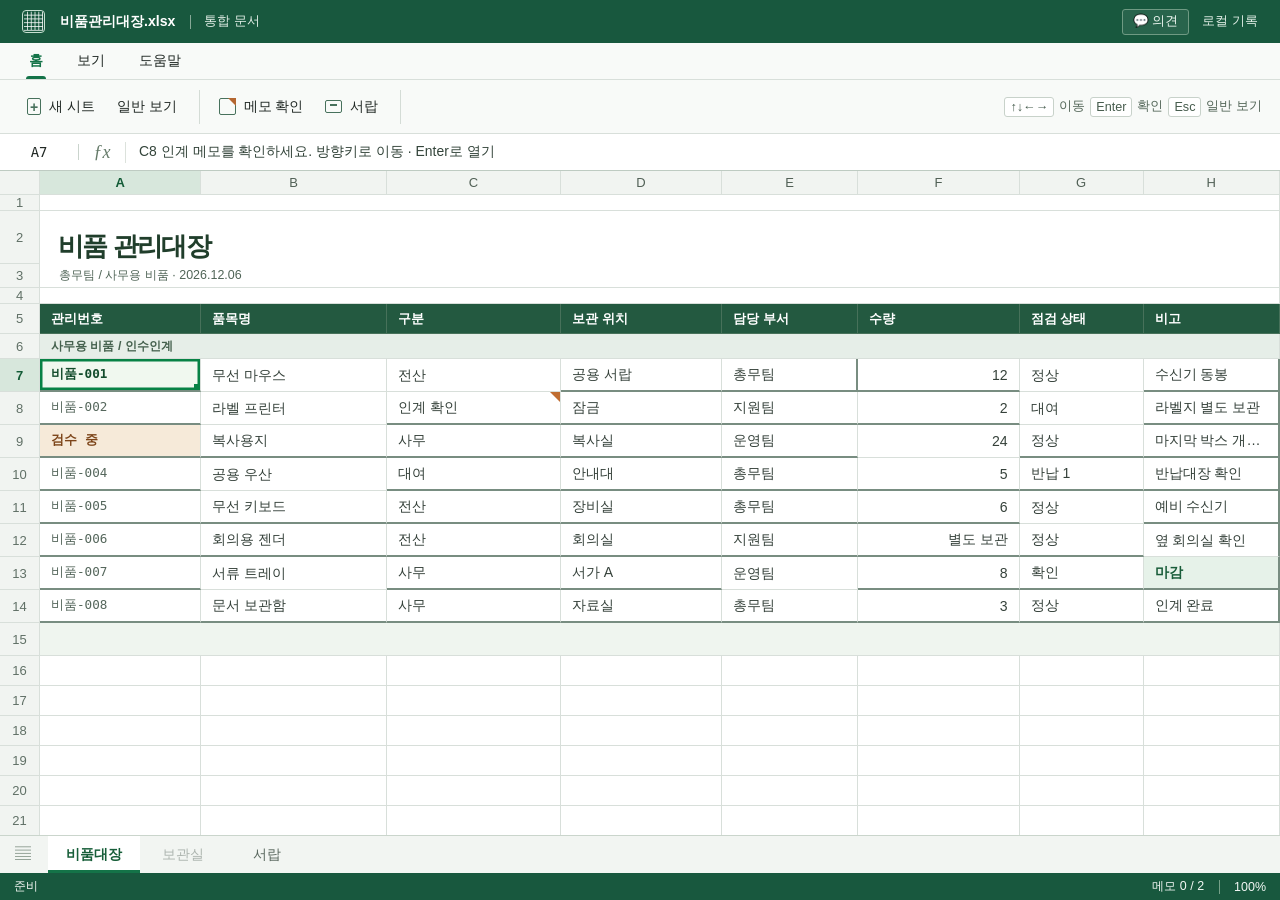
==== index.html @ 5e53b00d "전송 후 허니팟 필드도 비우도록 수정" ====
<!DOCTYPE html>
<html lang="ko">
<head>
<meta charset="utf-8"><meta name="viewport" content="width=device-width,initial-scale=1,viewport-fit=cover"><meta name="theme-color" content="#18583e">
<title>비품대장.xlsx 미로 게임 — 엑셀 비품 실사 탈출 미니게임</title>
<meta name="description" content="엑셀 통합 문서로 위장한 무료 웹 미로 게임. 방향키로 셀을 이동해 인계 메모와 비품을 찾고, 별도 보관실 실사까지 마친 뒤 H13에서 마감하세요. 설치 없이 브라우저에서 바로 즐기고 결과를 복사해 공유할 수 있습니다.">
<link rel="canonical" href="https://bo05022002-max.github.io/bipum-ledger-maze/">
<meta name="robots" content="index,follow,max-image-preview:large,max-snippet:-1">
<meta name="keywords" content="비품대장,엑셀 게임,미로 게임,엑셀 미로,무료 웹 게임,브라우저 게임,미니게임,방향키 게임,사무실 게임,퍼즐 게임,비품 관리">
<meta name="author" content="비품대장 미로 게임">
<meta name="apple-mobile-web-app-title" content="비품대장">
<meta property="og:type" content="website">
<meta property="og:site_name" content="비품대장.xlsx 미로 게임">
<meta property="og:title" content="비품대장.xlsx 미로 게임 — 엑셀 비품 실사 탈출 미니게임">
<meta property="og:description" content="엑셀 통합 문서로 위장한 무료 웹 미로 게임. 방향키로 셀을 이동해 인계 메모와 비품을 찾고 H13에서 마감하세요. 설치 없이 브라우저에서 바로.">
<meta property="og:url" content="https://bo05022002-max.github.io/bipum-ledger-maze/">
<meta property="og:image" content="https://bo05022002-max.github.io/bipum-ledger-maze/og.png">
<meta property="og:image:width" content="1200">
<meta property="og:image:height" content="630">
<meta property="og:image:alt" content="엑셀 화면처럼 보이는 비품대장 미로 게임의 시작 화면">
<meta property="og:locale" content="ko_KR">
<meta name="twitter:card" content="summary_large_image">
<meta name="twitter:title" content="비품대장.xlsx 미로 게임 — 엑셀 비품 실사 탈출 미니게임">
<meta name="twitter:description" content="엑셀 통합 문서로 위장한 무료 웹 미로 게임. 방향키로 이동해 메모와 비품을 찾고 H13에서 마감하세요.">
<meta name="twitter:image" content="https://bo05022002-max.github.io/bipum-ledger-maze/og.png">
<link rel="icon" href="data:image/svg+xml,%3Csvg xmlns='http://www.w3.org/2000/svg' viewBox='0 0 64 64'%3E%3Crect width='64' height='64' rx='10' fill='%2318583e'/%3E%3Cpath d='M14 16h36v32H14z' fill='none' stroke='%23eaf3ec' stroke-width='3'/%3E%3Cpath d='M14 26h36M14 36h36M26 16v32M38 16v32' stroke='%23a8c9b5' stroke-width='2'/%3E%3C/svg%3E">
<script type="application/ld+json">
{"@context":"https://schema.org","@graph":[
 {"@type":"WebSite","@id":"https://bo05022002-max.github.io/bipum-ledger-maze/#website","url":"https://bo05022002-max.github.io/bipum-ledger-maze/","name":"비품대장.xlsx 미로 게임","inLanguage":"ko-KR"},
 {"@type":"VideoGame","@id":"https://bo05022002-max.github.io/bipum-ledger-maze/#game","name":"비품대장.xlsx 미로 게임","url":"https://bo05022002-max.github.io/bipum-ledger-maze/","description":"엑셀 통합 문서로 위장한 정적 웹 미로 게임. 방향키로 셀을 이동해 인계 메모와 비품을 찾고, 별도 보관실 실사 뒤 H13에서 마감한다.","inLanguage":"ko-KR","applicationCategory":"GameApplication","gamePlatform":"Web browser","operatingSystem":"Web browser","genre":["퍼즐","미로"],"playMode":"SinglePlayer","isAccessibleForFree":true,"offers":{"@type":"Offer","price":"0","priceCurrency":"KRW"},"publisher":{"@id":"https://bo05022002-max.github.io/bipum-ledger-maze/#website"}}
]}
</script>
<link rel="stylesheet" href="./style.css?v=20261120b">
</head>
<body>
<h1 class="sr-only">비품대장.xlsx 미로 게임 — 엑셀 비품 실사 탈출 미니게임</h1>
<noscript><div class="noscript-note"><strong>비품대장.xlsx 미로 게임</strong>은 엑셀 통합 문서처럼 보이는 무료 웹 미로 게임입니다. 방향키(또는 화면 아래 방향 버튼)로 셀을 이동하고 Enter로 인계 메모를 열어 비품을 찾은 뒤, 별도 보관실에서 실사를 마치고 H13에서 마감합니다. 게임을 하려면 브라우저에서 JavaScript를 켜 주세요.</div></noscript>
<header class="titlebar"><span class="appmark" aria-hidden="true">▦</span><button id="fileName" title="일반 보기 전환 · Esc">비품관리대장.xlsx</button><span class="titlediv"></span><span class="format">통합 문서</span><button id="feedbackOpen" class="titleact" type="button" aria-haspopup="dialog">💬 의견</button><span class="local" id="localState">로컬 기록</span></header>
<nav class="menus" aria-label="문서 메뉴"><button class="menu active" id="home" aria-pressed="true">홈</button><button class="menu" id="view" aria-pressed="false">보기</button><button class="menu" id="help" aria-expanded="false">도움말</button></nav>
<section class="ribbon" id="ribbonHome" aria-label="홈 도구"><div class="group"><button class="tool" id="restart"><span class="ico sheeticon"></span>새 시트</button><button class="tool" id="cover">일반 보기</button></div><div class="group"><button class="tool" id="memo"><span class="ico noteicon"></span><span id="actionText">메모 열기</span></button><button class="tool" id="drawerTool"><span class="ico drawericon"></span>서랍</button></div><button id="copyTop" class="tool" hidden>결과 복사</button><div class="ribbonhint"><kbd>↑↓←→</kbd> 이동 <kbd>Enter</kbd> 확인 <kbd>Esc</kbd> 일반 보기</div></section>
<section class="ribbon" id="ribbonView" hidden><div class="group"><button class="tool" id="zoomOut">− 축소</button><button class="tool" id="zoomIn">＋ 확대</button></div><button class="tool" id="follow">현재 셀로 이동</button></section>
<section class="ribbon normalTools" id="normalTools" hidden><span>붙여넣기</span><span>맑은 고딕　11</span><span>정렬</span><span>표시 형식　일반</span></section>
<section id="guide" class="guide" hidden>방향키로 이동하고 메모나 참조에서 Enter를 누르세요. 굵은 테두리는 벽입니다. H13에서 마감합니다. Esc 또는 파일명으로 일반 보기를 전환합니다. 숨겨도 검수와 시간은 계속됩니다. 오른쪽 위 <b>💬 의견</b>으로 개선 의견이나 버그를 보낼 수 있습니다.</section>
<div class="formula"><span id="address" class="address">A7</span><span class="fx" aria-hidden="true">ƒx</span><output id="formula"></output></div>
<main class="viewport" id="viewport" tabindex="0" aria-label="비품대장">
<table id="sheet" class="sheet" aria-label="비품 관리대장"></table>
<section id="drawerPanel" hidden><div class="drawerheading"><span>총무팀 / 개인 보관 기록</span><h1>비품 서랍</h1><p id="drawerCount"></p></div><table class="collection"><thead><tr><th>품목</th><th>최초 발견 장소</th><th>발견 횟수</th></tr></thead><tbody id="items"></tbody></table><button class="plainbtn" id="back">현재 셀로 이동</button></section>
</main>
<footer><nav class="tabs" aria-label="시트 선택"><span class="tabsign" aria-hidden="true">▤</span><button id="mainTab">비품대장</button><button id="storeTab" disabled>보관실</button><button id="drawerTab">서랍</button><button id="returnTab" hidden>현재 셀</button></nav>
<div class="statusbar"><output id="status" aria-live="polite"></output><span id="progress"></span><span id="zoomtag" class="zoomtag">100%</span><div class="touchline" id="touchline"><button data-key="ArrowLeft" aria-label="왼쪽">←</button><button data-key="ArrowUp" aria-label="위">↑</button><button data-key="ArrowDown" aria-label="아래">↓</button><button data-key="ArrowRight" aria-label="오른쪽">→</button><button data-key="Enter" id="touchAction">확인</button></div></div>
</footer>
<dialog id="feedbackDialog" class="feedback" aria-labelledby="feedbackTitle">
<form id="feedbackForm" method="post" novalidate>
<div class="fb-head"><h2 id="feedbackTitle">💬 개선 의견 / 버그 제보</h2><button type="button" class="fb-close" id="feedbackClose" aria-label="닫기">×</button></div>
<p class="fb-lead">불편했던 점, 이상하게 동작한 부분을 알려 주세요. 보내 주신 내용은 만든 사람의 메일함으로 그대로 전달됩니다.</p>
<label class="fb-field"><span class="fb-label">제목</span><input id="fbSubject" name="제목" type="text" maxlength="80" required placeholder="예: 모바일에서 방향 버튼이 안 눌려요"></label>
<label class="fb-field"><span class="fb-label">내용</span><textarea id="fbBody" name="내용" rows="5" maxlength="2000" required placeholder="어느 화면에서 무엇이 어땠는지 적어 주세요. 쓰신 기기(휴대폰·PC)도 함께 적어 주시면 큰 도움이 됩니다."></textarea></label>
<label class="fb-field"><span class="fb-label">회신 받을 이메일 <em>선택</em></span><input id="fbEmail" name="email" type="email" maxlength="120" autocomplete="email" placeholder="답장이 필요할 때만 적어 주세요"></label>
<input type="hidden" name="_subject" id="fbMailSubject" value="[비품대장] 새 의견">
<input type="hidden" name="_template" value="table">
<input type="hidden" name="_captcha" value="false">
<input type="hidden" name="보낸곳" value="비품대장 미로 게임">
<input type="hidden" name="페이지" id="fbPage" value="">
<input type="hidden" name="환경" id="fbEnv" value="">
<input type="text" id="fbHoney" name="_honey" class="fb-hp" tabindex="-1" autocomplete="off" aria-hidden="true">
<p class="fb-status" id="fbStatus" role="status" aria-live="polite"></p>
<div class="fb-foot"><a class="fb-mailto" id="fbMailto" href="#">메일 앱으로 보내기</a><button type="submit" class="fb-send" id="fbSend">보내기</button></div>
<p class="fb-note">보내기 버튼을 누르면 무료 폼 전달 서비스(FormSubmit)를 거쳐 전달됩니다. 광고나 다른 용도로 쓰이지 않습니다.</p>
</form>
</dialog>
<script type="module" src="./app.js?v=20261120b"></script></body></html>
---- style.css ----
:root{font-family:"Malgun Gothic","Apple SD Gothic Neo","Noto Sans KR",Arial,sans-serif;color:#202824;background:#fff;font-size:16px;--forest:#18583e;--green:#147348;--line:#d8dfda;--wall:#788d81;--pale:#f4f7f4;--cell-scale:1}
*{box-sizing:border-box}body{margin:0;height:100vh;height:100dvh;display:flex;flex-direction:column;overflow:hidden}button{font:inherit;color:inherit;cursor:pointer;background:none;border:0}button:focus-visible,main:focus-visible{outline:2px solid #188653;outline-offset:-3px}button:disabled{opacity:.45;cursor:default}[hidden]{display:none!important}
.titlebar{height:43px;min-height:43px;background:var(--forest);color:white;display:flex;gap:13px;align-items:center;padding:0 22px;font-size:.88rem}.appmark{width:23px;height:23px;border:1px solid #c6dfd0;display:grid;place-items:center;border-radius:4px;font-size:19px;line-height:1;color:#fff}.titlebar strong{font-weight:600}.titlediv{height:14px;width:1px;background:#86a997}.format,.local{font-size:.79rem;color:#e1eee6}.local{margin-left:auto}.menus,.ribbon,.formula,.tabs,.statusbar{display:flex;align-items:center;flex:none}.menus{height:37px;padding:0 14px;gap:4px;background:#f8faf8;border-bottom:1px solid var(--line)}.menu{align-self:stretch;font-size:.87rem;padding:0 15px;position:relative}.menu.active{color:var(--green);font-weight:bold}.menu.active:after{content:"";position:absolute;height:3px;background:var(--green);bottom:0;left:12px;right:12px;border-radius:3px 3px 0 0}
.ribbon{height:54px;gap:10px;padding:0 18px;background:#f8faf8;border-bottom:1px solid var(--line)}.group{display:flex;gap:4px;padding-right:13px;border-right:1px solid #d4dcd6}.tool{display:inline-flex;align-items:center;gap:8px;min-height:34px;padding:4px 9px;border-radius:3px;white-space:nowrap;font-size:.86rem}.tool:hover,.menu:hover,.plainbtn:hover{background:#e7eee8}.ico{display:inline-block;width:17px;height:17px;position:relative;color:#47715c}.sheeticon,.noteicon,.drawericon{border:1.6px solid currentColor;border-radius:2px}.sheeticon{width:14px;height:17px}.sheeticon:before{content:"+";font-weight:bold;position:absolute;inset:0;display:grid;place-items:center;font-size:14px;line-height:1}.pauseicon:before,.pauseicon:after{content:"";position:absolute;top:2px;height:13px;width:3px;background:currentColor;left:3px;border-radius:1px}.pauseicon:after{left:10px}.noteicon:after{content:"";position:absolute;right:-1px;top:-1px;border:4px solid transparent;border-top-color:#b46731;border-right-color:#b46731}.drawericon{height:13px}.drawericon:after{content:"";display:block;width:7px;height:2px;margin:3px auto;background:currentColor}.ribbonhint{margin-left:auto;display:flex;align-items:center;gap:5px;font-size:.79rem;color:#536658}.ribbonhint>span{width:5px}kbd{font-family:inherit;border:1px solid #c8d2ca;border-radius:3px;padding:2px 5px;background:white;color:#475d4e}
.formula{height:37px;background:white;border-bottom:1px solid #becbc2;font-size:.87rem}.address{width:79px;text-align:center;border-right:1px solid #cad4cd;font-family:Consolas,monospace}.fx{width:47px;text-align:center;font:italic 18px Georgia;color:#657b69;border-right:1px solid #dce2dc}.formula output{padding:0 13px;overflow:hidden;white-space:nowrap;text-overflow:ellipsis;color:#33443a}.viewport{flex:1;overflow:auto;position:relative;min-height:0;outline:none;background:#fff;overscroll-behavior:contain}
.sheet{border-collapse:separate;border-spacing:0;width:100%;min-width:calc(820px * var(--cell-scale));table-layout:fixed;font-size:calc(.88rem * var(--cell-scale));color:#35413a}.sheet th,.sheet td{font-weight:400;position:relative;border-right:1px solid var(--line);border-bottom:1px solid var(--line);padding:0 11px;text-overflow:ellipsis;white-space:nowrap;overflow:hidden}.sheet thead th{height:24px;position:sticky;top:0;z-index:3;background:#f1f4f1;text-align:center;color:#516056;font:13px Arial,sans-serif}.sheet .rn{background:#f1f4f1;text-align:center;color:#607066;padding:0;font:13px Arial,sans-serif;position:sticky;left:0;z-index:2}.sheet thead .rn{z-index:4}.sheet .rcactive{background:#d7e7dc;color:#125b36;font-weight:700}.sheet .titlecell{padding-left:18px;color:#203e2b;font-size:calc(1.65rem * var(--cell-scale));height:53px;letter-spacing:-.06em;font-weight:700;vertical-align:bottom;border-bottom:0}.sheet .meta{height:24px;padding-left:19px;border-top:0;font-size:.78rem;color:#506557}.sheet .blank{height:15px}.sheet .labelrow td{height:30px;background:#235940;color:white;border-color:#47715a;font-size:calc(.84rem * var(--cell-scale));font-weight:600}.sheet .sectionrow td{height:25px;background:#e6eee8;color:#45614e;font-size:.77rem;font-weight:600}.sheet td.play{height:calc(33px * var(--cell-scale));cursor:default}.sheet .num{font-variant-numeric:tabular-nums;text-align:right}.sheet .codecell{font:calc(.79rem * var(--cell-scale)) Consolas,monospace;color:#55675c}.sheet .vwall{border-right:2px solid var(--wall)}.sheet .hwall{border-bottom:2px solid var(--wall)}.sheet .selected{z-index:1;box-shadow:inset 0 0 0 2.5px #078245;background-color:#f0f8ef!important;color:#134c2c;font-weight:700}.selected:after{content:"";position:absolute;bottom:1px;right:1px;width:5px;height:5px;background:#078245}.sheet .hasnote:before{content:"";position:absolute;right:0;top:0;border:5px solid transparent;border-top-color:#c06d31;border-right-color:#c06d31}.sheet .opened{color:#657368}.sheet .flagged{background:#fff1ad!important;box-shadow:inset 0 0 0 2px #ad822f}.sheet .guard{background:#f6ead9;color:#7c4418;font-weight:bold}.sheet .goal{color:#185c39;font-weight:700;background:#e6f2e9}.sheet .unlocked{background:#eef6f0}.sheet .extra{height:30px}.tabs{height:38px;background:#f2f5f2;border-top:1px solid #cad5cc;gap:2px}.tabsign{width:46px;text-align:center;color:#657a6b}.tabs button{font-size:.86rem;height:100%;min-width:82px;padding:0 18px;color:#59675e}.tabs button[aria-current]{box-shadow:inset 0 -3px var(--green);background:white;color:#175e39;font-weight:bold}.statusbar{background:var(--forest);color:#f4f8f5;gap:15px;padding:4px 14px;min-height:27px;font-size:.78rem}.statusbar output{flex:1;min-width:0}.statusbar span{white-space:nowrap}.zoomtag{border-left:1px solid #76a088;padding-left:14px}
#drawerPanel{max-width:850px;margin:35px auto;padding:0 22px}.drawerheading span{color:#567260;font-size:.81rem}.drawerheading h1{font-size:1.7rem;margin:6px 0}.drawerheading p{color:#54685b}.collection{width:100%;border-collapse:collapse;font-size:.92rem;margin:20px 0}.collection th,.collection td{padding:12px 9px;text-align:left;border:1px solid var(--line)}.collection th{background:var(--forest);color:white}
.plainbtn,.copybtn{border:1px solid #b4c5b9;border-radius:3px;padding:4px 10px;background:#fff;color:#24553a}
#fileName{color:#fff;font-weight:650;padding:5px 2px}.normalTools span{padding-right:16px;border-right:1px solid #d7dfd9;color:#4f5c52;font-size:.84rem}
.guide{padding:8px 16px;background:#f5f8f4;border-bottom:1px solid var(--line);font-size:.86rem;line-height:1.55}
.sheet .refcell{color:#155c94;text-decoration:underline;text-underline-offset:3px}
.sheet .forecast{outline:2px dashed #a37845;outline-offset:-4px}
.sheet .lockopen{color:#22683e;background:#ebf4eb}.sheet .collision{color:#844b2a;background:#f6e9df!important}
.sheet .marked:before,.tabs .marked:after{content:"";position:absolute;right:0;top:0;border:6px solid transparent;border-top-color:#aa7e13;border-right-color:#aa7e13}
.sheet .marked{background:#fff6c9}.tabs button{position:relative}
.sheet .gain{font-size:.76rem;color:#226043;background:#edf7e9;position:absolute;bottom:0;right:1px;max-width:100%;overflow:hidden;text-overflow:ellipsis;line-height:1rem}
.sheet .withgain{height:calc(43px * var(--cell-scale));vertical-align:top;padding-top:3px}
.sheet .resultline{height:33px;padding:0 12px;background:#eff5ef;color:#274e34}.resultline button{margin-left:12px;font-size:.8rem}
.formula output{flex:1;min-width:0}.address,.fx{flex-shrink:0}.sheet .returned{outline:2px solid #4a795b;outline-offset:-5px}
.touchline{display:none}.statusbar output{overflow:hidden;white-space:nowrap;text-overflow:ellipsis}
#copyFallback{width:70%;font-size:.85rem}
@media (pointer:coarse),(max-width:700px){
  .touchline{display:flex;align-items:center;justify-content:space-around;width:100%;height:37px}
  .touchline button{min-width:44px;height:37px;color:#fff;touch-action:manipulation;padding:0 8px;font-size:1rem;line-height:1}
  .touchline button:last-child{min-width:80px;font-size:.86rem;border-left:1px solid #70917b}
  .touchline button:active{background:#34704f}
  .statusbar:has(.touchline:not([hidden]))>output,.statusbar:has(.touchline:not([hidden]))>#progress{display:none}
  .ribbonhint,.titlediv,.format,.zoomtag{display:none}.ribbon{padding:0 5px;gap:4px;height:40px}.group{padding-right:4px;gap:1px}.tool{gap:4px;padding:4px 6px}
  .titlebar{padding:0 12px;gap:9px}.statusbar{padding:0 5px max(0px,env(safe-area-inset-bottom));gap:0;min-height:30px}
  .sheet{min-width:calc(660px * var(--cell-scale))}.sheet.store{min-width:calc(525px * var(--cell-scale))}.sheet td.play{touch-action:manipulation}
  .tabs{height:31px}.tabs button{min-width:62px;padding:0 9px}.tabsign{width:28px}.formula{height:36px}.address{width:52px}.fx{width:30px}
  .formula output{font-size:.82rem;overflow-x:auto;text-overflow:clip}.resultline{white-space:normal!important}.copybtn{min-height:30px}
  #drawerPanel{margin:18px auto;padding:0 10px}.collection th,.collection td{padding:9px 5px}
}
@media(max-height:500px){.titlebar{height:29px;min-height:29px}.menus{height:28px}.ribbon{height:32px}.tabs{height:27px}}
.sheet .sectionband{height:25px;background:#e6eee8;color:#45614e;font-size:.78rem;font-weight:600}
@media (pointer:coarse),(max-width:700px){
  .sheet td.play{padding-left:5px;padding-right:5px}
  .sheet td.guard,.sheet td.collision{padding:0 3px;font-size:.80rem}
  .sheet td.refcell{font-size:.8rem;white-space:normal;line-height:1.12}
  .sheet td.withgain{padding-bottom:1rem}
  .formula output{scrollbar-width:none}.formula output::-webkit-scrollbar{display:none}
  #copyTop{padding-left:3px;padding-right:3px}
}

/* 접근성용 화면 밖 텍스트 */
.sr-only{position:absolute;width:1px;height:1px;margin:-1px;padding:0;overflow:hidden;clip:rect(0 0 0 0);white-space:nowrap;border:0}
.noscript-note{margin:20px auto;max-width:720px;padding:16px 20px;border:1px solid var(--line);border-radius:4px;background:var(--pale);color:#33443a;font-size:.92rem;line-height:1.7}
/* 제목 표시줄의 의견 버튼 */
.titleact{margin-left:auto;display:inline-flex;align-items:center;gap:5px;height:26px;padding:0 10px;border:1px solid #6f9a83;border-radius:3px;color:#eef7f1;font-size:.79rem;line-height:1;white-space:nowrap;background:rgba(255,255,255,.07)}
.titleact:hover{background:#2a6d4d;border-color:#a9cbb9}
.titleact:focus-visible{outline:2px solid #cfe8d9;outline-offset:1px}
.titlebar .local{margin-left:0}
/* 의견 보내기 대화 상자 */
.feedback{width:min(520px,calc(100vw - 28px));max-height:calc(100dvh - 32px);padding:0;border:1px solid #9fb4a6;border-radius:5px;background:#fff;color:#202824;box-shadow:0 18px 46px rgba(12,32,21,.34);overflow:auto;overscroll-behavior:contain}
.feedback::backdrop{background:rgba(15,32,23,.44)}
.feedback form{display:block;margin:0;padding:0}
.fb-head{display:flex;align-items:center;gap:10px;padding:9px 10px 9px 16px;background:var(--forest);color:#fff}
.fb-head h2{margin:0;font-size:.95rem;font-weight:600;letter-spacing:-.01em}
.fb-close{margin-left:auto;width:28px;height:28px;border-radius:3px;color:#eaf3ec;font-size:1.2rem;line-height:1}
.fb-close:hover{background:#2a6d4d}
.fb-lead{margin:0;padding:14px 18px 4px;font-size:.84rem;line-height:1.6;color:#4a5b50}
.fb-field{display:block;padding:9px 18px 0}
.fb-label{display:block;margin-bottom:4px;font-size:.79rem;font-weight:600;color:#3d5145}
.fb-label em{margin-left:4px;font-style:normal;font-weight:400;color:#77877c}
.fb-field input,.fb-field textarea{display:block;width:100%;padding:7px 9px;border:1px solid #c3cec7;border-radius:3px;background:#fff;color:#202824;font:inherit;font-size:.86rem;line-height:1.5}
.fb-field textarea{resize:vertical;min-height:88px}
.fb-field input:focus,.fb-field textarea:focus{outline:none;border-color:#188653;box-shadow:0 0 0 2px rgba(24,134,83,.18)}
.fb-hp{position:absolute;left:-9999px;width:1px;height:1px;opacity:0}
.fb-status{margin:0;padding:0 18px;font-size:.8rem;line-height:1.5;color:#255c3c;min-height:0}
.fb-status:not(:empty){padding-top:10px}
.fb-status.err{color:#9a3a1c}
.fb-status.busy{color:#5a6b5f}
.fb-foot{display:flex;align-items:center;gap:10px;padding:14px 18px 4px}
.fb-mailto{margin-right:auto;font-size:.79rem;color:#31594a;text-decoration:underline;text-underline-offset:2px}
.fb-mailto:hover{color:#188653}
.fb-send{min-width:96px;min-height:34px;padding:6px 18px;border-radius:3px;background:var(--green);color:#fff;font-size:.86rem;font-weight:600}
.fb-send:hover{background:#116140}
.fb-send:disabled{opacity:.55;cursor:default}
.fb-note{margin:0;padding:6px 18px 16px;font-size:.72rem;line-height:1.55;color:#718076}
@media (pointer:coarse),(max-width:700px){
  .titleact{padding:0 8px;height:24px;font-size:.74rem}
  .feedback{width:calc(100vw - 16px);max-height:calc(100dvh - 16px)}
  .fb-head{padding:8px 8px 8px 13px}
  .fb-field,.fb-lead{padding-left:13px;padding-right:13px}
  .fb-field textarea{min-height:78px}
  .fb-foot{padding:12px 13px 4px;flex-wrap:wrap}
  .fb-note{padding:6px 13px 14px}
  .fb-field input,.fb-field textarea{font-size:16px}
}
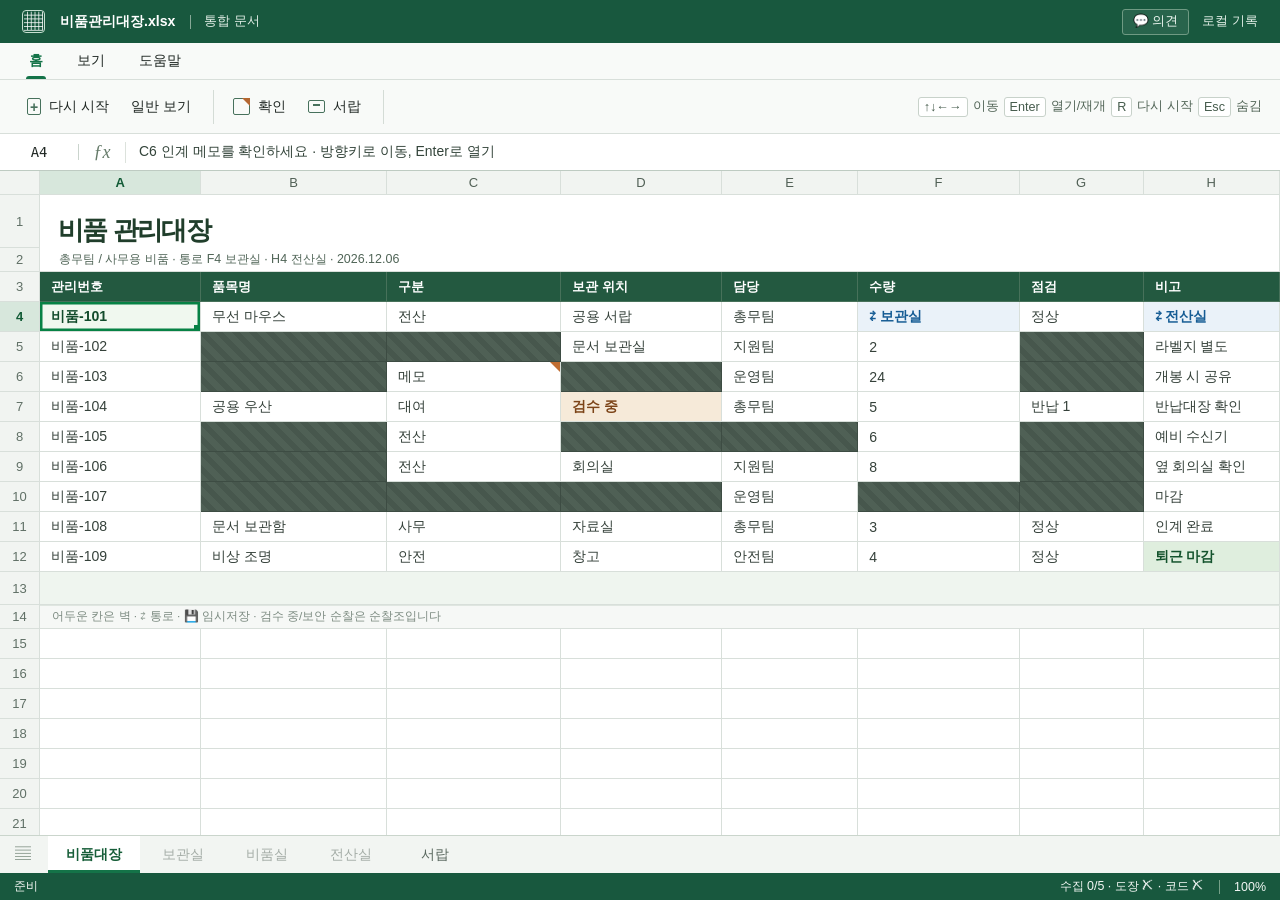
==== commit e448142b: "2차 업데이트: 4시트 방탈출·통로 워프·임시저장 지점·R 다시 시작" ====
--- a/index.html
+++ b/index.html
@@ -2,52 +2,52 @@
 <html lang="ko">
 <head>
 <meta charset="utf-8"><meta name="viewport" content="width=device-width,initial-scale=1,viewport-fit=cover"><meta name="theme-color" content="#18583e">
-<title>비품대장.xlsx 미로 게임 — 엑셀 비품 실사 탈출 미니게임</title>
-<meta name="description" content="엑셀 통합 문서로 위장한 무료 웹 미로 게임. 방향키로 셀을 이동해 인계 메모와 비품을 찾고, 별도 보관실 실사까지 마친 뒤 H13에서 마감하세요. 설치 없이 브라우저에서 바로 즐기고 결과를 복사해 공유할 수 있습니다.">
+<title>비품대장.xlsx 방탈출 미로 게임 — 엑셀 4시트 비품 실사 탈출 미니게임</title>
+<meta name="description" content="엑셀 통합 문서로 위장한 무료 웹 방탈출 미니게임. 비품대장·보관실·비품실·전산실 4개 시트를 통로로 오가며 단서를 찾아 열쇠로 잠긴 문을 열고, 마감 도장과 보안코드를 모아 H12에서 퇴근하세요. 설치 없이 브라우저에서 바로 즐기고 결과를 복사해 공유할 수 있습니다.">
 <link rel="canonical" href="https://bo05022002-max.github.io/bipum-ledger-maze/">
 <meta name="robots" content="index,follow,max-image-preview:large,max-snippet:-1">
-<meta name="keywords" content="비품대장,엑셀 게임,미로 게임,엑셀 미로,무료 웹 게임,브라우저 게임,미니게임,방향키 게임,사무실 게임,퍼즐 게임,비품 관리">
+<meta name="keywords" content="비품대장,엑셀 게임,방탈출 게임,미로 게임,엑셀 미로,무료 웹 게임,브라우저 게임,미니게임,방향키 게임,사무실 게임,퍼즐 게임,비품 관리">
 <meta name="author" content="비품대장 미로 게임">
 <meta name="apple-mobile-web-app-title" content="비품대장">
 <meta property="og:type" content="website">
-<meta property="og:site_name" content="비품대장.xlsx 미로 게임">
-<meta property="og:title" content="비품대장.xlsx 미로 게임 — 엑셀 비품 실사 탈출 미니게임">
-<meta property="og:description" content="엑셀 통합 문서로 위장한 무료 웹 미로 게임. 방향키로 셀을 이동해 인계 메모와 비품을 찾고 H13에서 마감하세요. 설치 없이 브라우저에서 바로.">
+<meta property="og:site_name" content="비품대장.xlsx 방탈출 미로 게임">
+<meta property="og:title" content="비품대장.xlsx 방탈출 미로 게임 — 엑셀 4시트 비품 실사 탈출 미니게임">
+<meta property="og:description" content="엑셀 통합 문서로 위장한 무료 웹 방탈출 미니게임. 4개 시트를 통로로 오가며 열쇠·도장·보안코드를 찾아 H12에서 퇴근하세요. 설치 없이 브라우저에서 바로.">
 <meta property="og:url" content="https://bo05022002-max.github.io/bipum-ledger-maze/">
 <meta property="og:image" content="https://bo05022002-max.github.io/bipum-ledger-maze/og.png">
 <meta property="og:image:width" content="1200">
 <meta property="og:image:height" content="630">
-<meta property="og:image:alt" content="엑셀 화면처럼 보이는 비품대장 미로 게임의 시작 화면">
+<meta property="og:image:alt" content="엑셀 화면처럼 보이는 비품대장 방탈출 미니게임의 시작 화면">
 <meta property="og:locale" content="ko_KR">
 <meta name="twitter:card" content="summary_large_image">
-<meta name="twitter:title" content="비품대장.xlsx 미로 게임 — 엑셀 비품 실사 탈출 미니게임">
-<meta name="twitter:description" content="엑셀 통합 문서로 위장한 무료 웹 미로 게임. 방향키로 이동해 메모와 비품을 찾고 H13에서 마감하세요.">
+<meta name="twitter:title" content="비품대장.xlsx 방탈출 미로 게임 — 엑셀 4시트 비품 실사 탈출 미니게임">
+<meta name="twitter:description" content="엑셀 통합 문서로 위장한 무료 웹 방탈출 미니게임. 4개 시트를 통로로 오가며 열쇠·도장·보안코드를 찾고 H12에서 퇴근하세요.">
 <meta name="twitter:image" content="https://bo05022002-max.github.io/bipum-ledger-maze/og.png">
 <link rel="icon" href="data:image/svg+xml,%3Csvg xmlns='http://www.w3.org/2000/svg' viewBox='0 0 64 64'%3E%3Crect width='64' height='64' rx='10' fill='%2318583e'/%3E%3Cpath d='M14 16h36v32H14z' fill='none' stroke='%23eaf3ec' stroke-width='3'/%3E%3Cpath d='M14 26h36M14 36h36M26 16v32M38 16v32' stroke='%23a8c9b5' stroke-width='2'/%3E%3C/svg%3E">
 <script type="application/ld+json">
 {"@context":"https://schema.org","@graph":[
- {"@type":"WebSite","@id":"https://bo05022002-max.github.io/bipum-ledger-maze/#website","url":"https://bo05022002-max.github.io/bipum-ledger-maze/","name":"비품대장.xlsx 미로 게임","inLanguage":"ko-KR"},
- {"@type":"VideoGame","@id":"https://bo05022002-max.github.io/bipum-ledger-maze/#game","name":"비품대장.xlsx 미로 게임","url":"https://bo05022002-max.github.io/bipum-ledger-maze/","description":"엑셀 통합 문서로 위장한 정적 웹 미로 게임. 방향키로 셀을 이동해 인계 메모와 비품을 찾고, 별도 보관실 실사 뒤 H13에서 마감한다.","inLanguage":"ko-KR","applicationCategory":"GameApplication","gamePlatform":"Web browser","operatingSystem":"Web browser","genre":["퍼즐","미로"],"playMode":"SinglePlayer","isAccessibleForFree":true,"offers":{"@type":"Offer","price":"0","priceCurrency":"KRW"},"publisher":{"@id":"https://bo05022002-max.github.io/bipum-ledger-maze/#website"}}
+ {"@type":"WebSite","@id":"https://bo05022002-max.github.io/bipum-ledger-maze/#website","url":"https://bo05022002-max.github.io/bipum-ledger-maze/","name":"비품대장.xlsx 방탈출 미로 게임","inLanguage":"ko-KR"},
+ {"@type":"VideoGame","@id":"https://bo05022002-max.github.io/bipum-ledger-maze/#game","name":"비품대장.xlsx 방탈출 미로 게임","url":"https://bo05022002-max.github.io/bipum-ledger-maze/","description":"엑셀 통합 문서로 위장한 정적 웹 방탈출 미니게임. 비품대장·보관실·비품실·전산실 4개 시트를 통로로 오가며 인계 메모의 단서를 따라 마스터 열쇠로 잠긴 문을 열고, 마감 도장과 보안코드를 모아 H12에서 퇴근한다.","inLanguage":"ko-KR","applicationCategory":"GameApplication","gamePlatform":"Web browser","operatingSystem":"Web browser","genre":["퍼즐","미로","방탈출"],"playMode":"SinglePlayer","isAccessibleForFree":true,"offers":{"@type":"Offer","price":"0","priceCurrency":"KRW"},"publisher":{"@id":"https://bo05022002-max.github.io/bipum-ledger-maze/#website"}}
 ]}
 </script>
-<link rel="stylesheet" href="./style.css?v=20261120b">
+<link rel="stylesheet" href="./style.css?v=20261120c">
 </head>
 <body>
-<h1 class="sr-only">비품대장.xlsx 미로 게임 — 엑셀 비품 실사 탈출 미니게임</h1>
-<noscript><div class="noscript-note"><strong>비품대장.xlsx 미로 게임</strong>은 엑셀 통합 문서처럼 보이는 무료 웹 미로 게임입니다. 방향키(또는 화면 아래 방향 버튼)로 셀을 이동하고 Enter로 인계 메모를 열어 비품을 찾은 뒤, 별도 보관실에서 실사를 마치고 H13에서 마감합니다. 게임을 하려면 브라우저에서 JavaScript를 켜 주세요.</div></noscript>
+<h1 class="sr-only">비품대장.xlsx 방탈출 미로 게임 — 엑셀 4시트 비품 실사 탈출 미니게임</h1>
+<noscript><div class="noscript-note"><strong>비품대장.xlsx 방탈출 미로 게임</strong>은 엑셀 통합 문서처럼 보이는 무료 웹 게임입니다. 방향키(또는 화면 아래 방향 버튼)로 셀을 이동하고 Enter로 메모·통로·잠긴 문을 다루며, 비품대장·보관실·비품실·전산실 네 시트에서 열쇠와 마감 도장, 보안코드를 모아 H12에서 퇴근합니다. 게임을 하려면 브라우저에서 JavaScript를 켜 주세요.</div></noscript>
 <header class="titlebar"><span class="appmark" aria-hidden="true">▦</span><button id="fileName" title="일반 보기 전환 · Esc">비품관리대장.xlsx</button><span class="titlediv"></span><span class="format">통합 문서</span><button id="feedbackOpen" class="titleact" type="button" aria-haspopup="dialog">💬 의견</button><span class="local" id="localState">로컬 기록</span></header>
 <nav class="menus" aria-label="문서 메뉴"><button class="menu active" id="home" aria-pressed="true">홈</button><button class="menu" id="view" aria-pressed="false">보기</button><button class="menu" id="help" aria-expanded="false">도움말</button></nav>
-<section class="ribbon" id="ribbonHome" aria-label="홈 도구"><div class="group"><button class="tool" id="restart"><span class="ico sheeticon"></span>새 시트</button><button class="tool" id="cover">일반 보기</button></div><div class="group"><button class="tool" id="memo"><span class="ico noteicon"></span><span id="actionText">메모 열기</span></button><button class="tool" id="drawerTool"><span class="ico drawericon"></span>서랍</button></div><button id="copyTop" class="tool" hidden>결과 복사</button><div class="ribbonhint"><kbd>↑↓←→</kbd> 이동 <kbd>Enter</kbd> 확인 <kbd>Esc</kbd> 일반 보기</div></section>
+<section class="ribbon" id="ribbonHome" aria-label="홈 도구"><div class="group"><button class="tool" id="restart" title="R 키로도 다시 시작합니다"><span class="ico sheeticon"></span>다시 시작</button><button class="tool" id="cover">일반 보기</button></div><div class="group"><button class="tool" id="memo"><span class="ico noteicon"></span><span id="actionText">메모 열기</span></button><button class="tool" id="drawerTool"><span class="ico drawericon"></span>서랍</button></div><button id="copyTop" class="tool" hidden>결과 복사</button><div class="ribbonhint"><kbd>↑↓←→</kbd> 이동 <kbd>Enter</kbd> 열기/재개 <kbd>R</kbd> 다시 시작 <kbd>Esc</kbd> 숨김</div></section>
 <section class="ribbon" id="ribbonView" hidden><div class="group"><button class="tool" id="zoomOut">− 축소</button><button class="tool" id="zoomIn">＋ 확대</button></div><button class="tool" id="follow">현재 셀로 이동</button></section>
 <section class="ribbon normalTools" id="normalTools" hidden><span>붙여넣기</span><span>맑은 고딕　11</span><span>정렬</span><span>표시 형식　일반</span></section>
-<section id="guide" class="guide" hidden>방향키로 이동하고 메모나 참조에서 Enter를 누르세요. 굵은 테두리는 벽입니다. H13에서 마감합니다. Esc 또는 파일명으로 일반 보기를 전환합니다. 숨겨도 검수와 시간은 계속됩니다. 오른쪽 위 <b>💬 의견</b>으로 개선 의견이나 버그를 보낼 수 있습니다.</section>
-<div class="formula"><span id="address" class="address">A7</span><span class="fx" aria-hidden="true">ƒx</span><output id="formula"></output></div>
+<section id="guide" class="guide" hidden>네 시트(비품대장·보관실·비품실·전산실)를 <b>통로(⇄)</b>로 오가며 단서를 찾는 방탈출입니다. 방향키로 이동하고 <b>Enter</b>로 메모·통로·잠긴 문을 열며, 굵고 어두운 칸은 벽입니다. <b>💾 임시저장</b> 칸을 밟으면 지점이 저장되어, 검수에 걸렸을 때 <b>Enter</b>로 그 자리에서 이어갑니다. <b>R</b>은 언제나 처음부터 다시 시작합니다(F5는 브라우저 새로고침). <b>Esc</b> 또는 파일명으로 일반 보기를 전환합니다. 숨겨도 검수와 시간은 계속됩니다. 오른쪽 위 <b>💬 의견</b>으로 개선 의견이나 버그를 보낼 수 있습니다.</section>
+<div class="formula"><span id="address" class="address">A4</span><span class="fx" aria-hidden="true">ƒx</span><output id="formula"></output></div>
 <main class="viewport" id="viewport" tabindex="0" aria-label="비품대장">
 <table id="sheet" class="sheet" aria-label="비품 관리대장"></table>
 <section id="drawerPanel" hidden><div class="drawerheading"><span>총무팀 / 개인 보관 기록</span><h1>비품 서랍</h1><p id="drawerCount"></p></div><table class="collection"><thead><tr><th>품목</th><th>최초 발견 장소</th><th>발견 횟수</th></tr></thead><tbody id="items"></tbody></table><button class="plainbtn" id="back">현재 셀로 이동</button></section>
 </main>
-<footer><nav class="tabs" aria-label="시트 선택"><span class="tabsign" aria-hidden="true">▤</span><button id="mainTab">비품대장</button><button id="storeTab" disabled>보관실</button><button id="drawerTab">서랍</button><button id="returnTab" hidden>현재 셀</button></nav>
-<div class="statusbar"><output id="status" aria-live="polite"></output><span id="progress"></span><span id="zoomtag" class="zoomtag">100%</span><div class="touchline" id="touchline"><button data-key="ArrowLeft" aria-label="왼쪽">←</button><button data-key="ArrowUp" aria-label="위">↑</button><button data-key="ArrowDown" aria-label="아래">↓</button><button data-key="ArrowRight" aria-label="오른쪽">→</button><button data-key="Enter" id="touchAction">확인</button></div></div>
+<footer><nav class="tabs" aria-label="시트 선택"><span class="tabsign" aria-hidden="true">▤</span><button id="mainTab">비품대장</button><button id="storeTab">보관실</button><button id="stockTab">비품실</button><button id="serverTab">전산실</button><button id="drawerTab">서랍</button><button id="returnTab" hidden>현재 셀</button></nav>
+<div class="statusbar"><output id="status" aria-live="polite"></output><span id="progress"></span><span id="zoomtag" class="zoomtag">100%</span><div class="touchline" id="touchline"><button data-key="ArrowLeft" aria-label="왼쪽">←</button><button data-key="ArrowUp" aria-label="위">↑</button><button data-key="ArrowDown" aria-label="아래">↓</button><button data-key="ArrowRight" aria-label="오른쪽">→</button><button data-key="Enter" id="touchAction">확인</button><button id="touchRestart" aria-label="다시 시작">⟳</button></div></div>
 </footer>
 <dialog id="feedbackDialog" class="feedback" aria-labelledby="feedbackTitle">
 <form id="feedbackForm" method="post" novalidate>
@@ -65,7 +65,7 @@
 <input type="text" id="fbHoney" name="_honey" class="fb-hp" tabindex="-1" autocomplete="off" aria-hidden="true">
 <p class="fb-status" id="fbStatus" role="status" aria-live="polite"></p>
 <div class="fb-foot"><a class="fb-mailto" id="fbMailto" href="#">메일 앱으로 보내기</a><button type="submit" class="fb-send" id="fbSend">보내기</button></div>
-<p class="fb-note">보내기 버튼을 누르면 무료 폼 전달 서비스(FormSubmit)를 거쳐 전달됩니다. 광고나 다른 용도로 쓰이지 않습니다.</p>
+<p class="fb-note">보내기 버튼을 누르면 무료 폼 전달 서비스(FormSubmit)를 거쳐 전달됩니다. 광고나 다른 용도로 쓰지 않습니다.</p>
 </form>
 </dialog>
-<script type="module" src="./app.js?v=20261120b"></script></body></html>
+<script type="module" src="./app.js?v=20261120c"></script></body></html>
--- a/style.css
+++ b/style.css
@@ -88,3 +88,30 @@
   .fb-note{padding:6px 13px 14px}
   .fb-field input,.fb-field textarea{font-size:16px}
 }
+
+/* ── 2차: 4시트 방탈출 ── */
+.sheet td.wallcell{background:repeating-linear-gradient(45deg,#4f6055 0 6px,#47574d 6px 12px);border-right-color:#3d4c43;border-bottom-color:#3d4c43;color:transparent;cursor:default}
+.sheet td.play{height:calc(30px * var(--cell-scale))}
+.sheet td.portalcell{background:#eaf2f9;color:#155c94;font-weight:700}
+.sheet td.savecell{background:#e4eefc;color:#1b4e86;font-weight:700}
+.sheet td.lockcell{background:#f7e9d8;color:#8a4a12;font-weight:700}
+.sheet td.dooropen{background:#e9f5ec;color:#1d6b41;font-weight:700}
+.sheet td.checkcell{background:#e7f4ec;color:#1a6044;font-weight:700}
+.sheet td.logcell{background:#eef2f8;color:#1c4a74;font-weight:700}
+.sheet td.goalcell{background:#dfeede;color:#14532d;font-weight:700}
+.sheet td.openedcell{color:#6a7a6f}
+.sheet td.guard{background:#f6ead9;color:#7c4418;font-weight:bold}
+.sheet td.guardfar{outline:2px dotted #c09462;outline-offset:-3px}
+.sheet td.previewonly{opacity:.9}
+.sheet td.sheethint{height:24px;background:#f6f8f6;color:#7c8b81;font-size:.74rem;padding-left:12px;border-top:1px solid #dfe6e0}
+.sheet .resumetip{color:#4b6355;font-size:.8rem}
+.tabs button.lockedtab{opacity:.5;cursor:not-allowed}
+.sheet.store{--cols-min:525px}
+@media (pointer:coarse),(max-width:700px){
+  .sheet{min-width:calc(680px * var(--cell-scale))}
+  .sheet.store{min-width:calc(540px * var(--cell-scale))}
+  .sheet.server{min-width:calc(600px * var(--cell-scale))}
+  .sheet td.play{height:calc(32px * var(--cell-scale));font-size:calc(.8rem * var(--cell-scale))}
+  .sheet td.savecell,.sheet td.portalcell{font-size:calc(.74rem * var(--cell-scale))}
+  .touchline button#touchRestart{min-width:34px;border-left:1px solid #70917b}
+}
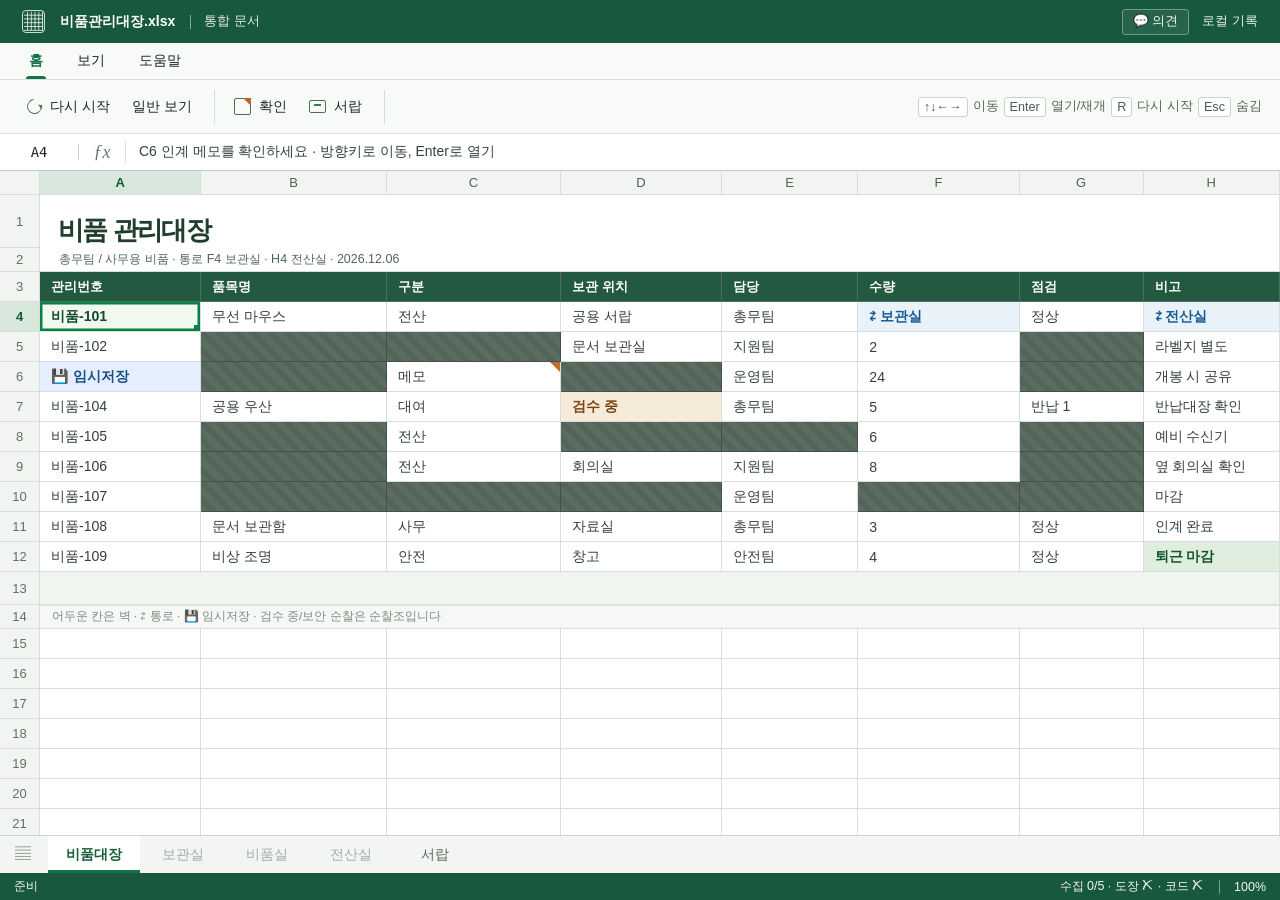
==== commit d3e1a40d: "출발 지점 임시저장·저장/획득 알림 추가, 전산실 데이터 문구 정리" ====
--- a/index.html
+++ b/index.html
@@ -37,11 +37,12 @@
 <noscript><div class="noscript-note"><strong>비품대장.xlsx 방탈출 미로 게임</strong>은 엑셀 통합 문서처럼 보이는 무료 웹 게임입니다. 방향키(또는 화면 아래 방향 버튼)로 셀을 이동하고 Enter로 메모·통로·잠긴 문을 다루며, 비품대장·보관실·비품실·전산실 네 시트에서 열쇠와 마감 도장, 보안코드를 모아 H12에서 퇴근합니다. 게임을 하려면 브라우저에서 JavaScript를 켜 주세요.</div></noscript>
 <header class="titlebar"><span class="appmark" aria-hidden="true">▦</span><button id="fileName" title="일반 보기 전환 · Esc">비품관리대장.xlsx</button><span class="titlediv"></span><span class="format">통합 문서</span><button id="feedbackOpen" class="titleact" type="button" aria-haspopup="dialog">💬 의견</button><span class="local" id="localState">로컬 기록</span></header>
 <nav class="menus" aria-label="문서 메뉴"><button class="menu active" id="home" aria-pressed="true">홈</button><button class="menu" id="view" aria-pressed="false">보기</button><button class="menu" id="help" aria-expanded="false">도움말</button></nav>
-<section class="ribbon" id="ribbonHome" aria-label="홈 도구"><div class="group"><button class="tool" id="restart" title="R 키로도 다시 시작합니다"><span class="ico sheeticon"></span>다시 시작</button><button class="tool" id="cover">일반 보기</button></div><div class="group"><button class="tool" id="memo"><span class="ico noteicon"></span><span id="actionText">메모 열기</span></button><button class="tool" id="drawerTool"><span class="ico drawericon"></span>서랍</button></div><button id="copyTop" class="tool" hidden>결과 복사</button><div class="ribbonhint"><kbd>↑↓←→</kbd> 이동 <kbd>Enter</kbd> 열기/재개 <kbd>R</kbd> 다시 시작 <kbd>Esc</kbd> 숨김</div></section>
+<section class="ribbon" id="ribbonHome" aria-label="홈 도구"><div class="group"><button class="tool" id="restart" title="R 키로도 다시 시작합니다"><span class="ico restarticon" aria-hidden="true"></span>다시 시작</button><button class="tool" id="cover">일반 보기</button></div><div class="group"><button class="tool" id="memo"><span class="ico noteicon"></span><span id="actionText">메모 열기</span></button><button class="tool" id="drawerTool"><span class="ico drawericon"></span>서랍</button></div><button id="copyTop" class="tool" hidden>결과 복사</button><div class="ribbonhint"><kbd>↑↓←→</kbd> 이동 <kbd>Enter</kbd> 열기/재개 <kbd>R</kbd> 다시 시작 <kbd>Esc</kbd> 숨김</div></section>
 <section class="ribbon" id="ribbonView" hidden><div class="group"><button class="tool" id="zoomOut">− 축소</button><button class="tool" id="zoomIn">＋ 확대</button></div><button class="tool" id="follow">현재 셀로 이동</button></section>
 <section class="ribbon normalTools" id="normalTools" hidden><span>붙여넣기</span><span>맑은 고딕　11</span><span>정렬</span><span>표시 형식　일반</span></section>
 <section id="guide" class="guide" hidden>네 시트(비품대장·보관실·비품실·전산실)를 <b>통로(⇄)</b>로 오가며 단서를 찾는 방탈출입니다. 방향키로 이동하고 <b>Enter</b>로 메모·통로·잠긴 문을 열며, 굵고 어두운 칸은 벽입니다. <b>💾 임시저장</b> 칸을 밟으면 지점이 저장되어, 검수에 걸렸을 때 <b>Enter</b>로 그 자리에서 이어갑니다. <b>R</b>은 언제나 처음부터 다시 시작합니다(F5는 브라우저 새로고침). <b>Esc</b> 또는 파일명으로 일반 보기를 전환합니다. 숨겨도 검수와 시간은 계속됩니다. 오른쪽 위 <b>💬 의견</b>으로 개선 의견이나 버그를 보낼 수 있습니다.</section>
 <div class="formula"><span id="address" class="address">A4</span><span class="fx" aria-hidden="true">ƒx</span><output id="formula"></output></div>
+<div id="toast" class="toast" role="status" aria-live="polite" hidden></div>
 <main class="viewport" id="viewport" tabindex="0" aria-label="비품대장">
 <table id="sheet" class="sheet" aria-label="비품 관리대장"></table>
 <section id="drawerPanel" hidden><div class="drawerheading"><span>총무팀 / 개인 보관 기록</span><h1>비품 서랍</h1><p id="drawerCount"></p></div><table class="collection"><thead><tr><th>품목</th><th>최초 발견 장소</th><th>발견 횟수</th></tr></thead><tbody id="items"></tbody></table><button class="plainbtn" id="back">현재 셀로 이동</button></section>
--- a/style.css
+++ b/style.css
@@ -90,8 +90,10 @@
 }
 
 /* ── 2차: 4시트 방탈출 ── */
-.sheet td.wallcell{background:repeating-linear-gradient(45deg,#4f6055 0 6px,#47574d 6px 12px);border-right-color:#3d4c43;border-bottom-color:#3d4c43;color:transparent;cursor:default}
+.sheet td.wallcell{background:repeating-linear-gradient(45deg,#5b6c61 0 6px,#53645a 6px 12px);border-right-color:#42514a;border-bottom-color:#42514a;color:transparent;cursor:default}
 .sheet td.play{height:calc(30px * var(--cell-scale))}
+.restarticon{width:15px;height:15px;border:1.6px solid currentColor;border-radius:50%;border-top-color:transparent;transform:rotate(35deg)}
+.restarticon:after{content:"";position:absolute;right:-2px;top:-2px;border:3px solid transparent;border-bottom-color:currentColor;transform:rotate(20deg)}
 .sheet td.portalcell{background:#eaf2f9;color:#155c94;font-weight:700}
 .sheet td.savecell{background:#e4eefc;color:#1b4e86;font-weight:700}
 .sheet td.lockcell{background:#f7e9d8;color:#8a4a12;font-weight:700}
@@ -115,3 +117,8 @@
   .sheet td.savecell,.sheet td.portalcell{font-size:calc(.74rem * var(--cell-scale))}
   .touchline button#touchRestart{min-width:34px;border-left:1px solid #70917b}
 }
+
+/* 임시저장·획득 알림 */
+.toast{position:fixed;top:92px;left:50%;transform:translateX(-50%);z-index:30;max-width:calc(100vw - 32px);padding:7px 15px;border-radius:4px;background:#1b4e86;color:#fff;font-size:.82rem;line-height:1.35;box-shadow:0 6px 18px rgba(10,30,50,.28);text-align:center}
+.toast.gain{background:#1a6044}
+@media (pointer:coarse),(max-width:700px){.toast{top:auto;bottom:78px;font-size:.78rem;padding:6px 12px}}
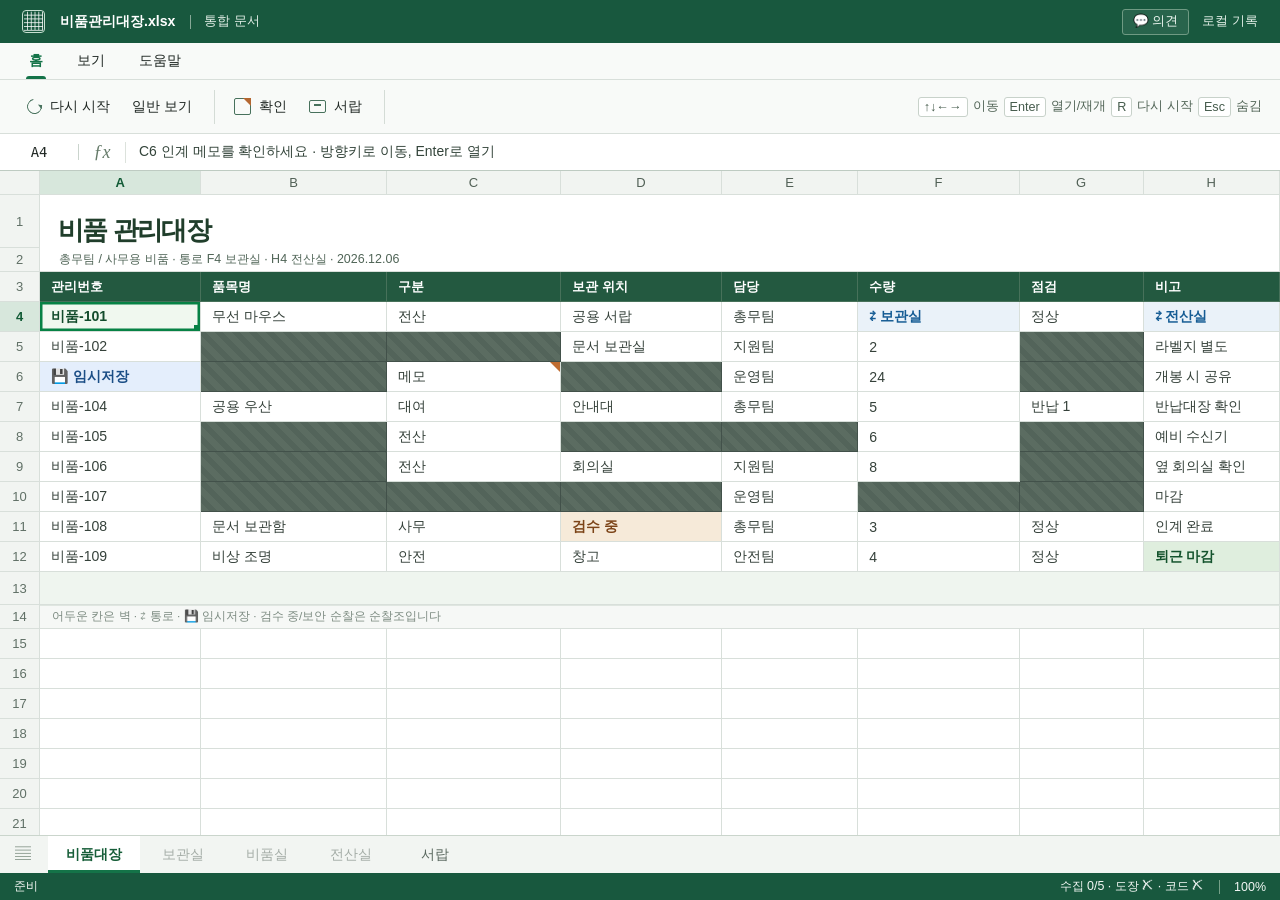
==== commit 63ffcc94: "순찰 위치 조정(첫 메모 안전 확보), 모듈 버전 쿼리로 캐시 불일치 방지" ====
--- a/index.html
+++ b/index.html
@@ -30,7 +30,7 @@
  {"@type":"VideoGame","@id":"https://bo05022002-max.github.io/bipum-ledger-maze/#game","name":"비품대장.xlsx 방탈출 미로 게임","url":"https://bo05022002-max.github.io/bipum-ledger-maze/","description":"엑셀 통합 문서로 위장한 정적 웹 방탈출 미니게임. 비품대장·보관실·비품실·전산실 4개 시트를 통로로 오가며 인계 메모의 단서를 따라 마스터 열쇠로 잠긴 문을 열고, 마감 도장과 보안코드를 모아 H12에서 퇴근한다.","inLanguage":"ko-KR","applicationCategory":"GameApplication","gamePlatform":"Web browser","operatingSystem":"Web browser","genre":["퍼즐","미로","방탈출"],"playMode":"SinglePlayer","isAccessibleForFree":true,"offers":{"@type":"Offer","price":"0","priceCurrency":"KRW"},"publisher":{"@id":"https://bo05022002-max.github.io/bipum-ledger-maze/#website"}}
 ]}
 </script>
-<link rel="stylesheet" href="./style.css?v=20261120c">
+<link rel="stylesheet" href="./style.css?v=20261120d">
 </head>
 <body>
 <h1 class="sr-only">비품대장.xlsx 방탈출 미로 게임 — 엑셀 4시트 비품 실사 탈출 미니게임</h1>
@@ -69,4 +69,4 @@
 <p class="fb-note">보내기 버튼을 누르면 무료 폼 전달 서비스(FormSubmit)를 거쳐 전달됩니다. 광고나 다른 용도로 쓰지 않습니다.</p>
 </form>
 </dialog>
-<script type="module" src="./app.js?v=20261120c"></script></body></html>
+<script type="module" src="./app.js?v=20261120d"></script></body></html>
